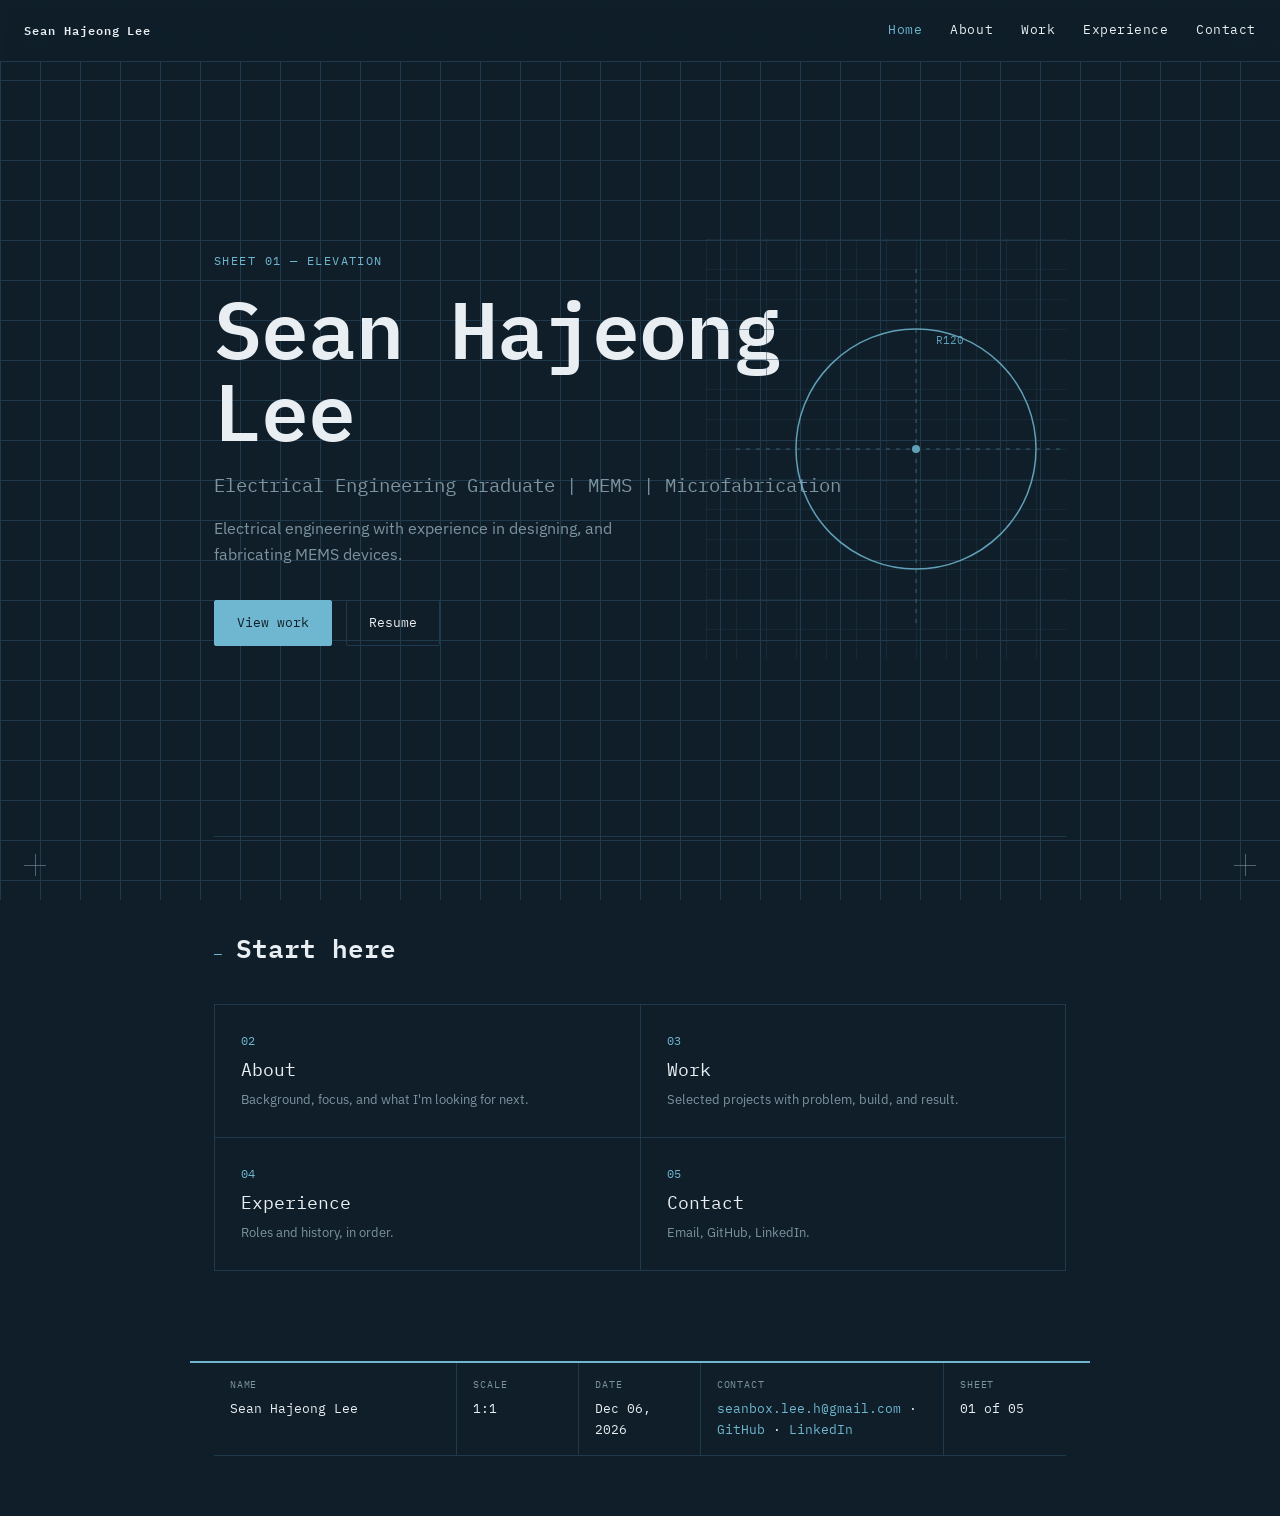
==== index.html @ e9d497a9 "Update index.html" ====
<!DOCTYPE html>
<html lang="en">
<head>
<meta charset="UTF-8">
<meta name="viewport" content="width=device-width, initial-scale=1.0">
<title>Sean Hajeong Lee — Electrical Engineering Graduate</title>
<meta name="description" content="Sean Hajeong Lee — Electrical Engineering Graduate. Portfolio and selected work.">
<link rel="preconnect" href="https://fonts.googleapis.com">
<link rel="preconnect" href="https://fonts.gstatic.com" crossorigin>
<link href="https://fonts.googleapis.com/css2?family=IBM+Plex+Mono:wght@400;500;600&family=IBM+Plex+Sans:wght@400;500;600&display=swap" rel="stylesheet">
<link rel="stylesheet" href="style.css">
</head>
<body>

<div class="crosshair crosshair--tl" aria-hidden="true"></div>
<div class="crosshair crosshair--tr" aria-hidden="true"></div>
<div class="crosshair crosshair--bl" aria-hidden="true"></div>
<div class="crosshair crosshair--br" aria-hidden="true"></div>

<header class="topbar">
  <a class="topbar__mark" href="index.html">Sean Hajeong Lee</a>
  <nav class="topbar__nav">
    <a href="index.html" aria-current="page">Home</a>
    <a href="about.html">About</a>
    <a href="projects.html">Work</a>
    <a href="experience.html">Experience</a>
    <a href="contact.html">Contact</a>
  </nav>
</header>

<main>

  <section class="hero" id="top">
    <div class="hero__eyebrow">SHEET 01 — ELEVATION</div>
    <h1 class="hero__name">Sean Hajeong Lee</h1>
    <p class="hero__role">Electrical Engineering Graduate | MEMS | Microfabrication </p>
    <p class="hero__pitch">
      Electrical engineering with experience in designing, and fabricating MEMS devices.
    </p>
    <div class="hero__actions">
      <a class="btn btn--primary" href="projects.html">View work</a>
      <a class="btn btn--ghost" href="[link to resume.pdf]" target="_blank" rel="noopener">Resume</a>
    </div>

    <svg class="hero__schematic" viewBox="0 0 420 420" aria-hidden="true">
      <defs>
        <pattern id="grid" width="30" height="30" patternUnits="userSpaceOnUse">
          <path d="M 30 0 L 0 0 0 30" fill="none" stroke="var(--line)" stroke-width="1"/>
        </pattern>
      </defs>
      <rect width="420" height="420" fill="url(#grid)"/>
      <circle cx="210" cy="210" r="120" fill="none" stroke="var(--accent)" stroke-width="1.5"/>
      <circle cx="210" cy="210" r="4" fill="var(--accent)"/>
      <line x1="210" y1="30" x2="210" y2="390" stroke="var(--accent)" stroke-width="1" stroke-dasharray="4 6" opacity="0.5"/>
      <line x1="30" y1="210" x2="390" y2="210" stroke="var(--accent)" stroke-width="1" stroke-dasharray="4 6" opacity="0.5"/>
      <text x="230" y="105" fill="var(--accent)" font-family="IBM Plex Mono, monospace" font-size="11">R120</text>
    </svg>
  </section>

  <section class="section is-visible">
    <div class="section__head">
      <span class="section__num">—</span>
      <h2>Start here</h2>
    </div>
    <div class="quicklinks">
      <a class="quicklink" href="about.html">
        <span class="quicklink__num">02</span>
        <span class="quicklink__label">About</span>
        <span class="quicklink__desc">Background, focus, and what I'm looking for next.</span>
      </a>
      <a class="quicklink" href="projects.html">
        <span class="quicklink__num">03</span>
        <span class="quicklink__label">Work</span>
        <span class="quicklink__desc">Selected projects with problem, build, and result.</span>
      </a>
      <a class="quicklink" href="experience.html">
        <span class="quicklink__num">04</span>
        <span class="quicklink__label">Experience</span>
        <span class="quicklink__desc">Roles and history, in order.</span>
      </a>
      <a class="quicklink" href="contact.html">
        <span class="quicklink__num">05</span>
        <span class="quicklink__label">Contact</span>
        <span class="quicklink__desc">Email, GitHub, LinkedIn.</span>
      </a>
    </div>
  </section>

</main>

<footer class="titleblock" id="contact">
  <div class="titleblock__cell titleblock__cell--wide">
    <span class="titleblock__label">Name</span>
    <span class="titleblock__value">Sean Hajeong Lee</span>
  </div>
  <div class="titleblock__cell">
    <span class="titleblock__label">Scale</span>
    <span class="titleblock__value">1:1</span>
  </div>
  <div class="titleblock__cell">
    <span class="titleblock__label">Date</span>
    <span class="titleblock__value" id="today">—</span>
  </div>
  <div class="titleblock__cell titleblock__cell--wide">
    <span class="titleblock__label">Contact</span>
    <span class="titleblock__value">
      <a href="mailto:seanbox.lee.h@gmail.com">seanbox.lee.h@gmail.com</a> ·
      <a href="[github link]" target="_blank" rel="noopener">GitHub</a> ·
      <a href="[linkedin link]" target="_blank" rel="noopener">LinkedIn</a>
    </span>
  </div>
  <div class="titleblock__cell">
    <span class="titleblock__label">Sheet</span>
    <span class="titleblock__value">01 of 05</span>
  </div>
</footer>

<script src="script.js"></script>
</body>
</html>
---- style.css ----
/* ===================================================================
   DESIGN TOKENS — "Technical drawing" concept.
   Change these six values to re-skin the whole site.
   =================================================================== */
:root {
  --ink:        #0F1E28;   /* page background */
  --panel:      #14293A;   /* raised surfaces */
  --line:       #1E3A4C;   /* grid lines, hairlines, borders */
  --text:       #E9EEF2;   /* primary text */
  --text-mute:  #7C93A0;   /* secondary text */
  --accent:     #6FB7D1;   /* blueprint cyan — links, marks, highlights */
  --accent-warm:#E0A458;   /* sparing second accent — tags, small emphasis */

  --font-mono: 'IBM Plex Mono', 'SF Mono', Consolas, monospace;
  --font-sans: 'IBM Plex Sans', -apple-system, BlinkMacSystemFont, sans-serif;

  --edge: 24px; /* page margin, mirrors a drawing's border gutter */
}

* { box-sizing: border-box; }

html { scroll-behavior: smooth; }

@media (prefers-reduced-motion: reduce) {
  html { scroll-behavior: auto; }
  * { animation: none !important; transition: none !important; }
}

body {
  margin: 0;
  background: var(--ink);
  background-image:
    linear-gradient(var(--line) 1px, transparent 1px),
    linear-gradient(90deg, var(--line) 1px, transparent 1px);
  background-size: 40px 40px;
  background-attachment: fixed;
  color: var(--text);
  font-family: var(--font-sans);
  line-height: 1.6;
}

a { color: var(--accent); text-decoration: none; }
a:hover { text-decoration: underline; }
a:focus-visible, button:focus-visible {
  outline: 2px solid var(--accent);
  outline-offset: 3px;
}

h1, h2, h3 { font-family: var(--font-mono); font-weight: 600; margin: 0; }

/* ---------- corner crosshairs (signature detail) ---------- */
.crosshair {
  position: fixed;
  width: 22px;
  height: 22px;
  z-index: 5;
  pointer-events: none;
}
.crosshair::before, .crosshair::after {
  content: "";
  position: absolute;
  background: var(--text-mute);
  opacity: 0.6;
}
.crosshair::before { width: 100%; height: 1px; top: 50%; }
.crosshair::after { width: 1px; height: 100%; left: 50%; }
.crosshair--tl { top: var(--edge); left: var(--edge); }
.crosshair--tr { top: var(--edge); right: var(--edge); }
.crosshair--bl { bottom: var(--edge); left: var(--edge); }
.crosshair--br { bottom: var(--edge); right: var(--edge); }

/* ---------- topbar ---------- */
.topbar {
  position: sticky;
  top: 0;
  z-index: 10;
  display: flex;
  justify-content: space-between;
  align-items: center;
  padding: 20px var(--edge);
  background: rgba(15, 30, 40, 0.85);
  backdrop-filter: blur(6px);
  border-bottom: 1px solid var(--line);
}
.topbar__mark {
  font-family: var(--font-mono);
  font-size: 12px;
  letter-spacing: 0.08em;
  color: var(--text-mute);
}
.topbar__nav { display: flex; gap: 28px; }
.topbar__nav a {
  color: var(--text);
  font-family: var(--font-mono);
  font-size: 13px;
  letter-spacing: 0.04em;
}
.topbar__nav a:hover { color: var(--accent); text-decoration: none; }
.topbar__nav a[aria-current="page"] { color: var(--accent); }
.topbar__mark { color: var(--text); font-weight: 600; }
.topbar__mark:hover { color: var(--accent); text-decoration: none; }

main { max-width: 900px; margin: 0 auto; padding: 0 var(--edge); }

/* ---------- hero ---------- */
.hero {
  position: relative;
  min-height: 86vh;
  display: flex;
  flex-direction: column;
  justify-content: center;
  padding: 60px 0;
  overflow: hidden;
}
.hero__eyebrow {
  font-family: var(--font-mono);
  font-size: 12px;
  letter-spacing: 0.12em;
  color: var(--accent);
  margin-bottom: 18px;
}
.hero__name {
  font-size: clamp(2.6rem, 7vw, 5rem);
  line-height: 1.02;
  letter-spacing: -0.01em;
  max-width: 14ch;
}
.hero__role {
  font-family: var(--font-mono);
  color: var(--text-mute);
  font-size: clamp(1rem, 2vw, 1.2rem);
  margin: 18px 0 0;
}
.hero__pitch {
  max-width: 46ch;
  color: var(--text-mute);
  margin: 16px 0 32px;
}
.hero__actions { display: flex; gap: 14px; }

.btn {
  font-family: var(--font-mono);
  font-size: 13px;
  padding: 12px 22px;
  border: 1px solid var(--line);
  border-radius: 2px;
  transition: border-color 0.15s ease, background 0.15s ease;
}
.btn--primary { background: var(--accent); color: var(--ink); border-color: var(--accent); }
.btn--primary:hover { background: transparent; color: var(--accent); text-decoration: none; }
.btn--ghost { color: var(--text); }
.btn--ghost:hover { border-color: var(--accent); color: var(--accent); text-decoration: none; }

.hero__schematic {
  position: absolute;
  right: -60px;
  top: 50%;
  transform: translateY(-50%);
  width: min(46vw, 420px);
  height: auto;
  opacity: 0.85;
}
@media (max-width: 820px) {
  .hero__schematic { display: none; }
}

/* ---------- interior page header (non-home pages) ---------- */
.page-head {
  padding: 70px 0 40px;
  border-bottom: 1px solid var(--line);
}
.page-head__title {
  font-size: clamp(2rem, 5vw, 3rem);
  margin-top: 14px;
}

/* ---------- homepage quicklinks ---------- */
.quicklinks {
  display: grid;
  grid-template-columns: repeat(2, 1fr);
  gap: 1px;
  background: var(--line);
  border: 1px solid var(--line);
}
.quicklink {
  background: var(--ink);
  padding: 26px;
  display: flex;
  flex-direction: column;
  gap: 6px;
  color: var(--text);
  transition: background 0.15s ease;
}
.quicklink:hover { background: var(--panel); text-decoration: none; }
.quicklink__num { font-family: var(--font-mono); font-size: 12px; color: var(--accent); }
.quicklink__label { font-family: var(--font-mono); font-size: 1.1rem; }
.quicklink__desc { font-size: 13px; color: var(--text-mute); }
@media (max-width: 700px) {
  .quicklinks { grid-template-columns: 1fr; }
}

/* ---------- sections ---------- */
.section {
  padding: 90px 0;
  border-top: 1px solid var(--line);
  opacity: 0;
  transform: translateY(16px);
  transition: opacity 0.5s ease, transform 0.5s ease;
}
.section.is-visible { opacity: 1; transform: none; }

.section__head {
  display: flex;
  align-items: baseline;
  gap: 14px;
  margin-bottom: 36px;
}
.section__num {
  font-family: var(--font-mono);
  color: var(--accent);
  font-size: 13px;
}
.section h2 { font-size: 1.6rem; }

/* ---------- about ---------- */
.about__grid {
  display: grid;
  grid-template-columns: 1.4fr 1fr;
  gap: 48px;
}
.about__body { color: var(--text-mute); margin: 0; }
.specs { margin: 0; }
.specs__row {
  display: flex;
  justify-content: space-between;
  padding: 10px 0;
  border-bottom: 1px solid var(--line);
  font-family: var(--font-mono);
  font-size: 13px;
}
.specs__row dt { color: var(--text-mute); }
.specs__row dd { margin: 0; }
@media (max-width: 700px) {
  .about__grid { grid-template-columns: 1fr; }
}

/* ---------- stack ---------- */
.stack {
  display: grid;
  grid-template-columns: repeat(3, 1fr);
  gap: 32px;
}
.stack__group h3 {
  font-size: 13px;
  color: var(--accent);
  letter-spacing: 0.06em;
  margin-bottom: 14px;
}
.stack__group ul { list-style: none; margin: 0; padding: 0; }
.stack__group li {
  padding: 8px 0;
  border-bottom: 1px solid var(--line);
  font-size: 14px;
  color: var(--text-mute);
}
@media (max-width: 700px) {
  .stack { grid-template-columns: 1fr; }
}

/* ---------- projects ---------- */
.project {
  display: grid;
  grid-template-columns: 70px 1fr auto;
  gap: 24px;
  align-items: start;
  padding: 28px 0;
  border-bottom: 1px solid var(--line);
}
.project:first-of-type { border-top: 1px solid var(--line); }
.project__index {
  font-family: var(--font-mono);
  color: var(--text-mute);
  font-size: 13px;
  padding-top: 4px;
}
.project__body h3 { font-size: 1.1rem; margin-bottom: 8px; }
.project__body p { color: var(--text-mute); margin: 0 0 12px; max-width: 60ch; }
.project__tags { display: flex; gap: 8px; list-style: none; margin: 0; padding: 0; flex-wrap: wrap; }
.project__tags li {
  font-family: var(--font-mono);
  font-size: 11px;
  color: var(--accent-warm);
  border: 1px solid var(--line);
  padding: 3px 8px;
  border-radius: 2px;
}
.project__links {
  display: flex;
  flex-direction: column;
  gap: 6px;
  font-family: var(--font-mono);
  font-size: 13px;
  white-space: nowrap;
}
@media (max-width: 700px) {
  .project { grid-template-columns: 1fr; }
  .project__links { flex-direction: row; }
}

/* ---------- revision history table ---------- */
.revtable {
  width: 100%;
  border-collapse: collapse;
  font-family: var(--font-mono);
  font-size: 13px;
}
.revtable th, .revtable td {
  text-align: left;
  padding: 12px 10px;
  border-bottom: 1px solid var(--line);
}
.revtable th {
  color: var(--text-mute);
  font-weight: 500;
  letter-spacing: 0.04em;
  font-size: 11px;
}

/* ---------- title block (footer/contact) ---------- */
.titleblock {
  display: grid;
  grid-template-columns: 2fr 1fr 1fr 2fr 1fr;
  border-top: 2px solid var(--accent);
  max-width: 900px;
  margin: 0 auto;
  padding: 0 var(--edge) 60px;
}
.titleblock__cell {
  border-right: 1px solid var(--line);
  border-bottom: 1px solid var(--line);
  padding: 14px 16px;
  display: flex;
  flex-direction: column;
  gap: 6px;
}
.titleblock__cell:last-child { border-right: none; }
.titleblock__label {
  font-family: var(--font-mono);
  font-size: 10px;
  letter-spacing: 0.08em;
  color: var(--text-mute);
  text-transform: uppercase;
}
.titleblock__value { font-family: var(--font-mono); font-size: 13px; }
@media (max-width: 760px) {
  .titleblock { grid-template-columns: 1fr 1fr; }
}
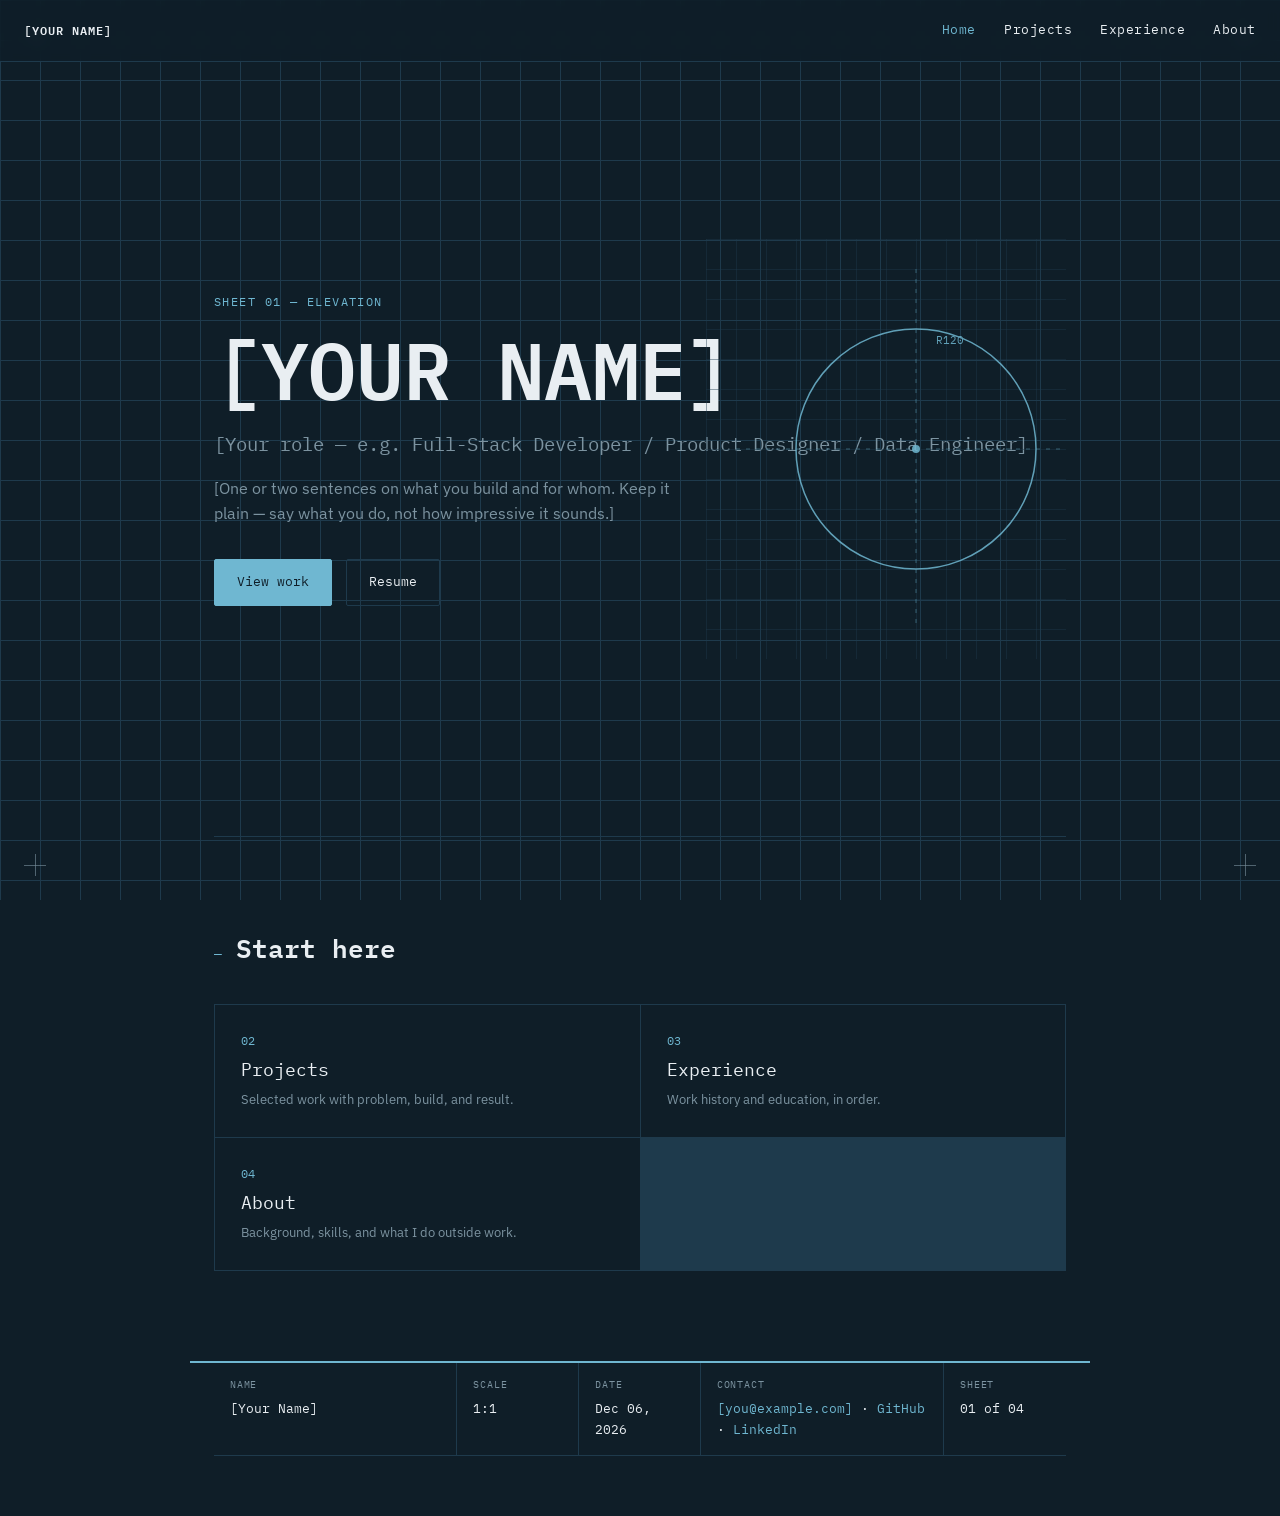
==== commit 4d4c1bc8: "Add files via upload" ====
--- a/index.html
+++ b/index.html
@@ -3,8 +3,8 @@
 <head>
 <meta charset="UTF-8">
 <meta name="viewport" content="width=device-width, initial-scale=1.0">
-<title>Sean Hajeong Lee — Electrical Engineering Graduate</title>
-<meta name="description" content="Sean Hajeong Lee — Electrical Engineering Graduate. Portfolio and selected work.">
+<title>[Your Name] — [Your Role]</title>
+<meta name="description" content="[Your Name] — [Your Role]. Portfolio and selected work.">
 <link rel="preconnect" href="https://fonts.googleapis.com">
 <link rel="preconnect" href="https://fonts.gstatic.com" crossorigin>
 <link href="https://fonts.googleapis.com/css2?family=IBM+Plex+Mono:wght@400;500;600&family=IBM+Plex+Sans:wght@400;500;600&display=swap" rel="stylesheet">
@@ -18,13 +18,12 @@
 <div class="crosshair crosshair--br" aria-hidden="true"></div>
 
 <header class="topbar">
-  <a class="topbar__mark" href="index.html">Sean Hajeong Lee</a>
+  <a class="topbar__mark" href="index.html">[YOUR NAME]</a>
   <nav class="topbar__nav">
     <a href="index.html" aria-current="page">Home</a>
+    <a href="projects.html">Projects</a>
+    <a href="experience.html">Experience</a>
     <a href="about.html">About</a>
-    <a href="projects.html">Work</a>
-    <a href="experience.html">Experience</a>
-    <a href="contact.html">Contact</a>
   </nav>
 </header>
 
@@ -32,10 +31,11 @@
 
   <section class="hero" id="top">
     <div class="hero__eyebrow">SHEET 01 — ELEVATION</div>
-    <h1 class="hero__name">Sean Hajeong Lee</h1>
-    <p class="hero__role">Electrical Engineering Graduate | MEMS | Microfabrication </p>
+    <h1 class="hero__name">[YOUR NAME]</h1>
+    <p class="hero__role">[Your role — e.g. Full-Stack Developer / Product Designer / Data Engineer]</p>
     <p class="hero__pitch">
-      Electrical engineering with experience in designing, and fabricating MEMS devices.
+      [One or two sentences on what you build and for whom. Keep it plain —
+      say what you do, not how impressive it sounds.]
     </p>
     <div class="hero__actions">
       <a class="btn btn--primary" href="projects.html">View work</a>
@@ -63,25 +63,20 @@
       <h2>Start here</h2>
     </div>
     <div class="quicklinks">
-      <a class="quicklink" href="about.html">
+      <a class="quicklink" href="projects.html">
         <span class="quicklink__num">02</span>
-        <span class="quicklink__label">About</span>
-        <span class="quicklink__desc">Background, focus, and what I'm looking for next.</span>
-      </a>
-      <a class="quicklink" href="projects.html">
-        <span class="quicklink__num">03</span>
-        <span class="quicklink__label">Work</span>
-        <span class="quicklink__desc">Selected projects with problem, build, and result.</span>
+        <span class="quicklink__label">Projects</span>
+        <span class="quicklink__desc">Selected work with problem, build, and result.</span>
       </a>
       <a class="quicklink" href="experience.html">
+        <span class="quicklink__num">03</span>
+        <span class="quicklink__label">Experience</span>
+        <span class="quicklink__desc">Work history and education, in order.</span>
+      </a>
+      <a class="quicklink" href="about.html">
         <span class="quicklink__num">04</span>
-        <span class="quicklink__label">Experience</span>
-        <span class="quicklink__desc">Roles and history, in order.</span>
-      </a>
-      <a class="quicklink" href="contact.html">
-        <span class="quicklink__num">05</span>
-        <span class="quicklink__label">Contact</span>
-        <span class="quicklink__desc">Email, GitHub, LinkedIn.</span>
+        <span class="quicklink__label">About</span>
+        <span class="quicklink__desc">Background, skills, and what I do outside work.</span>
       </a>
     </div>
   </section>
@@ -91,7 +86,7 @@
 <footer class="titleblock" id="contact">
   <div class="titleblock__cell titleblock__cell--wide">
     <span class="titleblock__label">Name</span>
-    <span class="titleblock__value">Sean Hajeong Lee</span>
+    <span class="titleblock__value">[Your Name]</span>
   </div>
   <div class="titleblock__cell">
     <span class="titleblock__label">Scale</span>
@@ -104,14 +99,14 @@
   <div class="titleblock__cell titleblock__cell--wide">
     <span class="titleblock__label">Contact</span>
     <span class="titleblock__value">
-      <a href="mailto:seanbox.lee.h@gmail.com">seanbox.lee.h@gmail.com</a> ·
+      <a href="mailto:[you@example.com]">[you@example.com]</a> ·
       <a href="[github link]" target="_blank" rel="noopener">GitHub</a> ·
       <a href="[linkedin link]" target="_blank" rel="noopener">LinkedIn</a>
     </span>
   </div>
   <div class="titleblock__cell">
     <span class="titleblock__label">Sheet</span>
-    <span class="titleblock__value">01 of 05</span>
+    <span class="titleblock__value">01 of 04</span>
   </div>
 </footer>
 
--- a/style.css
+++ b/style.css
@@ -267,6 +267,22 @@
   .stack { grid-template-columns: 1fr; }
 }
 
+/* ---------- hobbies (about page) ---------- */
+.hobbies {
+  display: grid;
+  grid-template-columns: repeat(3, 1fr);
+  gap: 28px;
+}
+.hobby h3 {
+  font-size: 1rem;
+  color: var(--accent);
+  margin-bottom: 8px;
+}
+.hobby p { color: var(--text-mute); margin: 0; font-size: 14px; }
+@media (max-width: 700px) {
+  .hobbies { grid-template-columns: 1fr; }
+}
+
 /* ---------- projects ---------- */
 .project {
   display: grid;
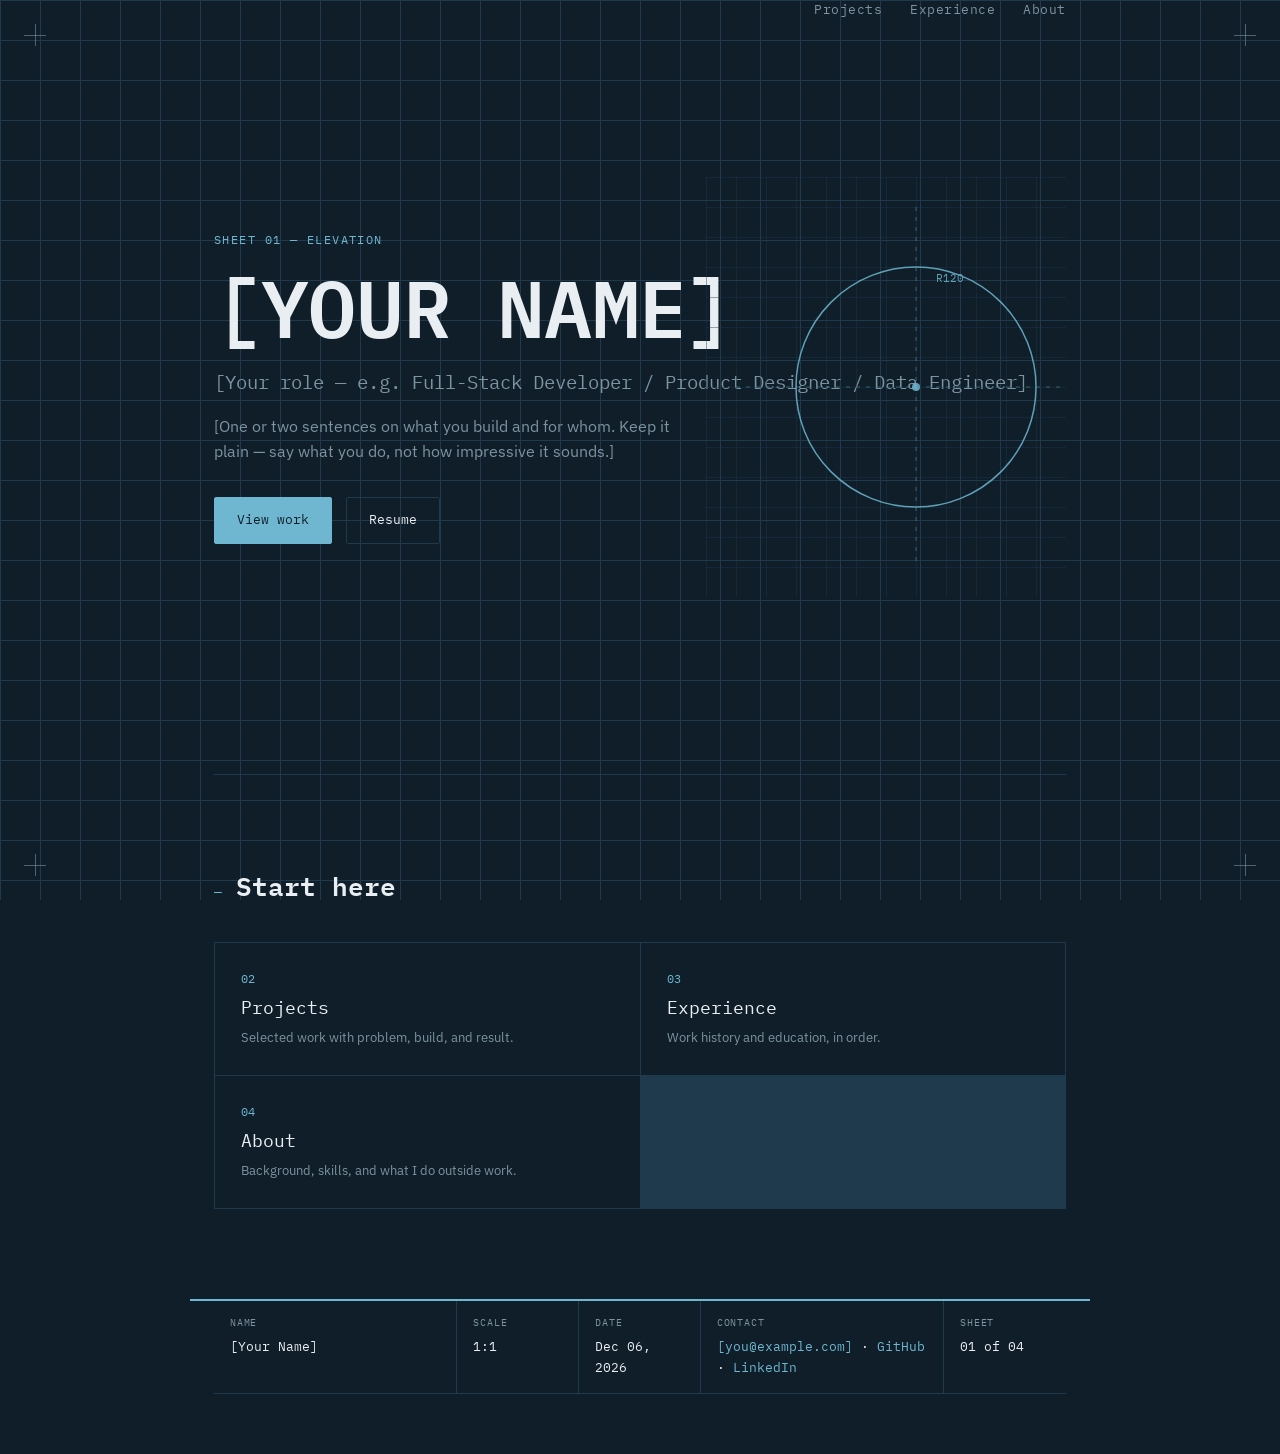
==== commit ffe3f58d: "Add files via upload" ====
--- a/index.html
+++ b/index.html
@@ -17,29 +17,27 @@
 <div class="crosshair crosshair--bl" aria-hidden="true"></div>
 <div class="crosshair crosshair--br" aria-hidden="true"></div>
 
-<header class="topbar">
-  <a class="topbar__mark" href="index.html">[YOUR NAME]</a>
-  <nav class="topbar__nav">
-    <a href="index.html" aria-current="page">Home</a>
-    <a href="projects.html">Projects</a>
-    <a href="experience.html">Experience</a>
-    <a href="about.html">About</a>
-  </nav>
-</header>
-
 <main>
 
   <section class="hero" id="top">
-    <div class="hero__eyebrow">SHEET 01 — ELEVATION</div>
-    <h1 class="hero__name">[YOUR NAME]</h1>
-    <p class="hero__role">[Your role — e.g. Full-Stack Developer / Product Designer / Data Engineer]</p>
-    <p class="hero__pitch">
-      [One or two sentences on what you build and for whom. Keep it plain —
-      say what you do, not how impressive it sounds.]
-    </p>
-    <div class="hero__actions">
-      <a class="btn btn--primary" href="projects.html">View work</a>
-      <a class="btn btn--ghost" href="[link to resume.pdf]" target="_blank" rel="noopener">Resume</a>
+    <nav class="hero__links">
+      <a href="projects.html">Projects</a>
+      <a href="experience.html">Experience</a>
+      <a href="about.html">About</a>
+    </nav>
+
+    <div class="hero__content">
+      <div class="hero__eyebrow">SHEET 01 — ELEVATION</div>
+      <h1 class="hero__name">[YOUR NAME]</h1>
+      <p class="hero__role">[Your role — e.g. Full-Stack Developer / Product Designer / Data Engineer]</p>
+      <p class="hero__pitch">
+        [One or two sentences on what you build and for whom. Keep it plain —
+        say what you do, not how impressive it sounds.]
+      </p>
+      <div class="hero__actions">
+        <a class="btn btn--primary" href="projects.html">View work</a>
+        <a class="btn btn--ghost" href="[link to resume.pdf]" target="_blank" rel="noopener">Resume</a>
+      </div>
     </div>
 
     <svg class="hero__schematic" viewBox="0 0 420 420" aria-hidden="true">
--- a/style.css
+++ b/style.css
@@ -112,6 +112,23 @@
   padding: 60px 0;
   overflow: hidden;
 }
+.hero__links {
+  position: absolute;
+  top: 0;
+  right: 0;
+  display: flex;
+  gap: 28px;
+}
+.hero__links a {
+  font-family: var(--font-mono);
+  font-size: 13px;
+  letter-spacing: 0.04em;
+  color: var(--text-mute);
+}
+.hero__links a:hover { color: var(--accent); text-decoration: none; }
+.hero__content {
+  text-align: left;
+}
 .hero__eyebrow {
   font-family: var(--font-mono);
   font-size: 12px;
@@ -162,6 +179,12 @@
 }
 @media (max-width: 820px) {
   .hero__schematic { display: none; }
+  .hero__links {
+    position: static;
+    order: -1;
+    margin-bottom: 28px;
+    gap: 20px;
+  }
 }
 
 /* ---------- interior page header (non-home pages) ---------- */
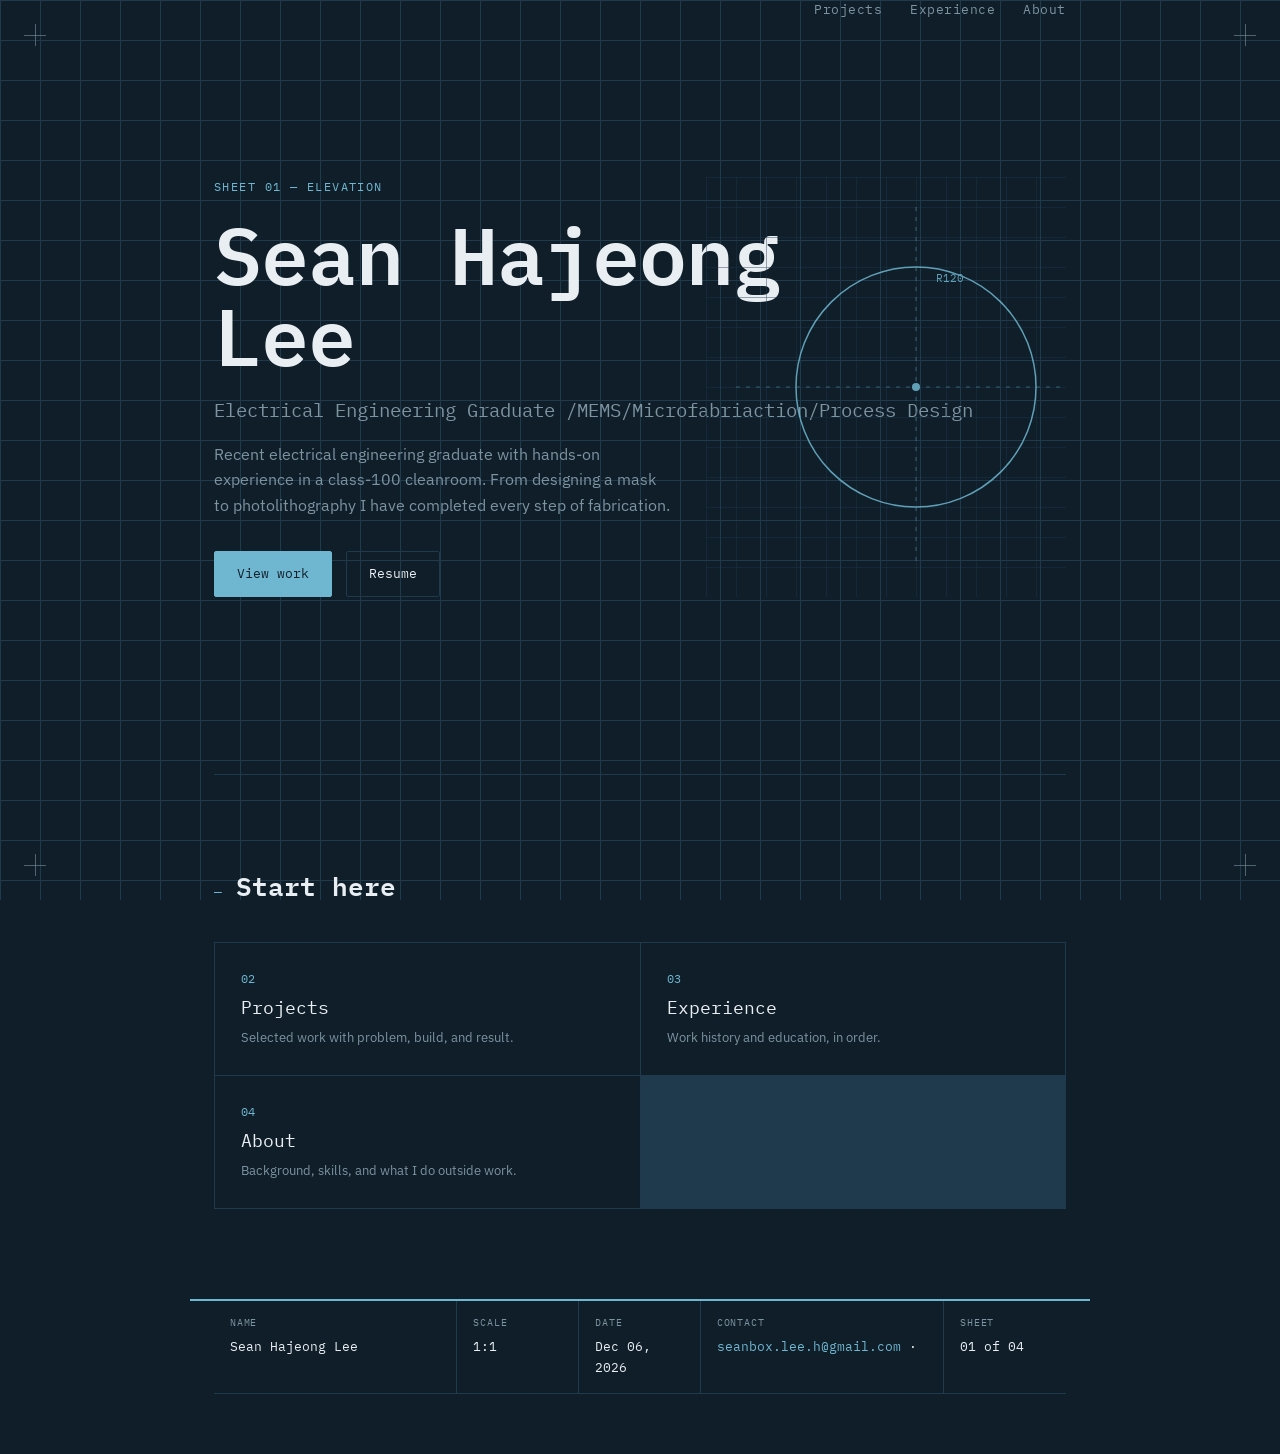
==== commit e1b654d1: "Update index.html" ====
--- a/index.html
+++ b/index.html
@@ -3,8 +3,8 @@
 <head>
 <meta charset="UTF-8">
 <meta name="viewport" content="width=device-width, initial-scale=1.0">
-<title>[Your Name] — [Your Role]</title>
-<meta name="description" content="[Your Name] — [Your Role]. Portfolio and selected work.">
+<title>Sean Hajeong Lee — Electrical Engineering Graduate</title>
+<meta name="description" content="Sean Hajeong Lee — Electrical Engineering Graduate. Portfolio and selected work.">
 <link rel="preconnect" href="https://fonts.googleapis.com">
 <link rel="preconnect" href="https://fonts.gstatic.com" crossorigin>
 <link href="https://fonts.googleapis.com/css2?family=IBM+Plex+Mono:wght@400;500;600&family=IBM+Plex+Sans:wght@400;500;600&display=swap" rel="stylesheet">
@@ -28,11 +28,10 @@
 
     <div class="hero__content">
       <div class="hero__eyebrow">SHEET 01 — ELEVATION</div>
-      <h1 class="hero__name">[YOUR NAME]</h1>
-      <p class="hero__role">[Your role — e.g. Full-Stack Developer / Product Designer / Data Engineer]</p>
+      <h1 class="hero__name">Sean Hajeong Lee</h1>
+      <p class="hero__role"> Electrical Engineering Graduate /MEMS/Microfabriaction/Process Design</p>
       <p class="hero__pitch">
-        [One or two sentences on what you build and for whom. Keep it plain —
-        say what you do, not how impressive it sounds.]
+       Recent electrical engineering graduate with hands-on experience in a class-100 cleanroom. From designing a mask to photolithography I have completed every step of fabrication. 
       </p>
       <div class="hero__actions">
         <a class="btn btn--primary" href="projects.html">View work</a>
@@ -84,7 +83,7 @@
 <footer class="titleblock" id="contact">
   <div class="titleblock__cell titleblock__cell--wide">
     <span class="titleblock__label">Name</span>
-    <span class="titleblock__value">[Your Name]</span>
+    <span class="titleblock__value">Sean Hajeong Lee</span>
   </div>
   <div class="titleblock__cell">
     <span class="titleblock__label">Scale</span>
@@ -97,9 +96,7 @@
   <div class="titleblock__cell titleblock__cell--wide">
     <span class="titleblock__label">Contact</span>
     <span class="titleblock__value">
-      <a href="mailto:[you@example.com]">[you@example.com]</a> ·
-      <a href="[github link]" target="_blank" rel="noopener">GitHub</a> ·
-      <a href="[linkedin link]" target="_blank" rel="noopener">LinkedIn</a>
+      <a href="mailto:seanbox.lee.h@gmail.com">seanbox.lee.h@gmail.com</a> ·
     </span>
   </div>
   <div class="titleblock__cell">
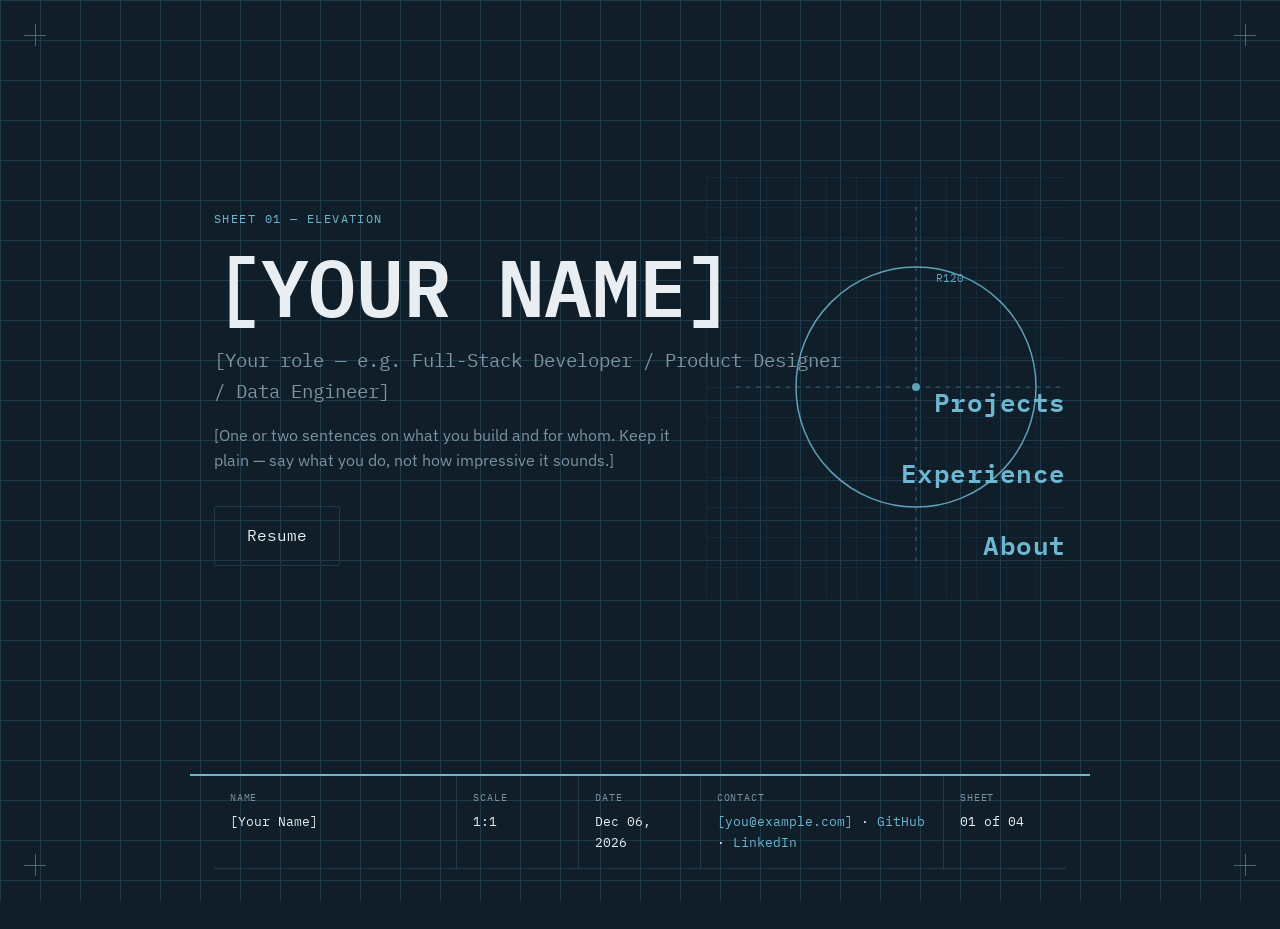
==== commit 7c810d87: "Add files via upload" ====
--- a/index.html
+++ b/index.html
@@ -3,8 +3,8 @@
 <head>
 <meta charset="UTF-8">
 <meta name="viewport" content="width=device-width, initial-scale=1.0">
-<title>Sean Hajeong Lee — Electrical Engineering Graduate</title>
-<meta name="description" content="Sean Hajeong Lee — Electrical Engineering Graduate. Portfolio and selected work.">
+<title>[Your Name] — [Your Role]</title>
+<meta name="description" content="[Your Name] — [Your Role]. Portfolio and selected work.">
 <link rel="preconnect" href="https://fonts.googleapis.com">
 <link rel="preconnect" href="https://fonts.gstatic.com" crossorigin>
 <link href="https://fonts.googleapis.com/css2?family=IBM+Plex+Mono:wght@400;500;600&family=IBM+Plex+Sans:wght@400;500;600&display=swap" rel="stylesheet">
@@ -20,23 +20,25 @@
 <main>
 
   <section class="hero" id="top">
-    <nav class="hero__links">
-      <a href="projects.html">Projects</a>
-      <a href="experience.html">Experience</a>
-      <a href="about.html">About</a>
-    </nav>
+    <div class="hero__row">
+      <div class="hero__content">
+        <div class="hero__eyebrow">SHEET 01 — ELEVATION</div>
+        <h1 class="hero__name">[YOUR NAME]</h1>
+        <p class="hero__role">[Your role — e.g. Full-Stack Developer / Product Designer / Data Engineer]</p>
+        <p class="hero__pitch">
+          [One or two sentences on what you build and for whom. Keep it plain —
+          say what you do, not how impressive it sounds.]
+        </p>
+        <div class="hero__actions">
+          <a class="btn btn--ghost" href="[link to resume.pdf]" target="_blank" rel="noopener">Resume</a>
+        </div>
+      </div>
 
-    <div class="hero__content">
-      <div class="hero__eyebrow">SHEET 01 — ELEVATION</div>
-      <h1 class="hero__name">Sean Hajeong Lee</h1>
-      <p class="hero__role"> Electrical Engineering Graduate /MEMS/Microfabriaction/Process Design</p>
-      <p class="hero__pitch">
-       Recent electrical engineering graduate with hands-on experience in a class-100 cleanroom. From designing a mask to photolithography I have completed every step of fabrication. 
-      </p>
-      <div class="hero__actions">
-        <a class="btn btn--primary" href="projects.html">View work</a>
-        <a class="btn btn--ghost" href="[link to resume.pdf]" target="_blank" rel="noopener">Resume</a>
-      </div>
+      <nav class="hero__links">
+        <a href="projects.html">Projects</a>
+        <a href="experience.html">Experience</a>
+        <a href="about.html">About</a>
+      </nav>
     </div>
 
     <svg class="hero__schematic" viewBox="0 0 420 420" aria-hidden="true">
@@ -54,36 +56,13 @@
     </svg>
   </section>
 
-  <section class="section is-visible">
-    <div class="section__head">
-      <span class="section__num">—</span>
-      <h2>Start here</h2>
-    </div>
-    <div class="quicklinks">
-      <a class="quicklink" href="projects.html">
-        <span class="quicklink__num">02</span>
-        <span class="quicklink__label">Projects</span>
-        <span class="quicklink__desc">Selected work with problem, build, and result.</span>
-      </a>
-      <a class="quicklink" href="experience.html">
-        <span class="quicklink__num">03</span>
-        <span class="quicklink__label">Experience</span>
-        <span class="quicklink__desc">Work history and education, in order.</span>
-      </a>
-      <a class="quicklink" href="about.html">
-        <span class="quicklink__num">04</span>
-        <span class="quicklink__label">About</span>
-        <span class="quicklink__desc">Background, skills, and what I do outside work.</span>
-      </a>
-    </div>
-  </section>
 
 </main>
 
 <footer class="titleblock" id="contact">
   <div class="titleblock__cell titleblock__cell--wide">
     <span class="titleblock__label">Name</span>
-    <span class="titleblock__value">Sean Hajeong Lee</span>
+    <span class="titleblock__value">[Your Name]</span>
   </div>
   <div class="titleblock__cell">
     <span class="titleblock__label">Scale</span>
@@ -96,7 +75,9 @@
   <div class="titleblock__cell titleblock__cell--wide">
     <span class="titleblock__label">Contact</span>
     <span class="titleblock__value">
-      <a href="mailto:seanbox.lee.h@gmail.com">seanbox.lee.h@gmail.com</a> ·
+      <a href="mailto:[you@example.com]">[you@example.com]</a> ·
+      <a href="[github link]" target="_blank" rel="noopener">GitHub</a> ·
+      <a href="[linkedin link]" target="_blank" rel="noopener">LinkedIn</a>
     </span>
   </div>
   <div class="titleblock__cell">
--- a/style.css
+++ b/style.css
@@ -112,20 +112,33 @@
   padding: 60px 0;
   overflow: hidden;
 }
+.hero__row {
+  position: relative;
+  z-index: 1;
+  display: flex;
+  justify-content: space-between;
+  align-items: flex-start;
+  gap: 40px;
+  width: 100%;
+}
 .hero__links {
-  position: absolute;
-  top: 0;
-  right: 0;
-  display: flex;
-  gap: 28px;
+  display: flex;
+  flex-direction: column;
+  align-items: flex-end;
+  align-self: flex-end;
+  gap: 30px;
+  padding-top: 4px;
+  flex-shrink: 0;
 }
 .hero__links a {
   font-family: var(--font-mono);
-  font-size: 13px;
-  letter-spacing: 0.04em;
-  color: var(--text-mute);
-}
-.hero__links a:hover { color: var(--accent); text-decoration: none; }
+  font-size: 26px;
+  font-weight: 600;
+  letter-spacing: 0.02em;
+  color: var(--accent);
+  white-space: nowrap;
+}
+.hero__links a:hover { color: var(--text); text-decoration: underline; }
 .hero__content {
   text-align: left;
 }
@@ -157,8 +170,8 @@
 
 .btn {
   font-family: var(--font-mono);
-  font-size: 13px;
-  padding: 12px 22px;
+  font-size: 16px;
+  padding: 16px 32px;
   border: 1px solid var(--line);
   border-radius: 2px;
   transition: border-color 0.15s ease, background 0.15s ease;
@@ -179,11 +192,15 @@
 }
 @media (max-width: 820px) {
   .hero__schematic { display: none; }
+  .hero__row {
+    flex-direction: column;
+    gap: 24px;
+  }
   .hero__links {
-    position: static;
-    order: -1;
-    margin-bottom: 28px;
+    flex-direction: row;
+    align-items: flex-start;
     gap: 20px;
+    padding-top: 0;
   }
 }
 
@@ -364,6 +381,38 @@
   letter-spacing: 0.04em;
   font-size: 11px;
 }
+.revtable__courses-row td {
+  padding-top: 0;
+  padding-bottom: 18px;
+}
+.courses__label {
+  display: block;
+  font-size: 10px;
+  letter-spacing: 0.08em;
+  text-transform: uppercase;
+  color: var(--text-mute);
+  margin-bottom: 8px;
+}
+.courses {
+  list-style: none;
+  margin: 0;
+  padding: 0;
+  display: flex;
+  flex-wrap: wrap;
+  gap: 8px 24px;
+}
+.courses li {
+  position: relative;
+  padding-left: 14px;
+  color: var(--text);
+  font-size: 13px;
+}
+.courses li::before {
+  content: "–";
+  position: absolute;
+  left: 0;
+  color: var(--accent);
+}
 
 /* ---------- title block (footer/contact) ---------- */
 .titleblock {
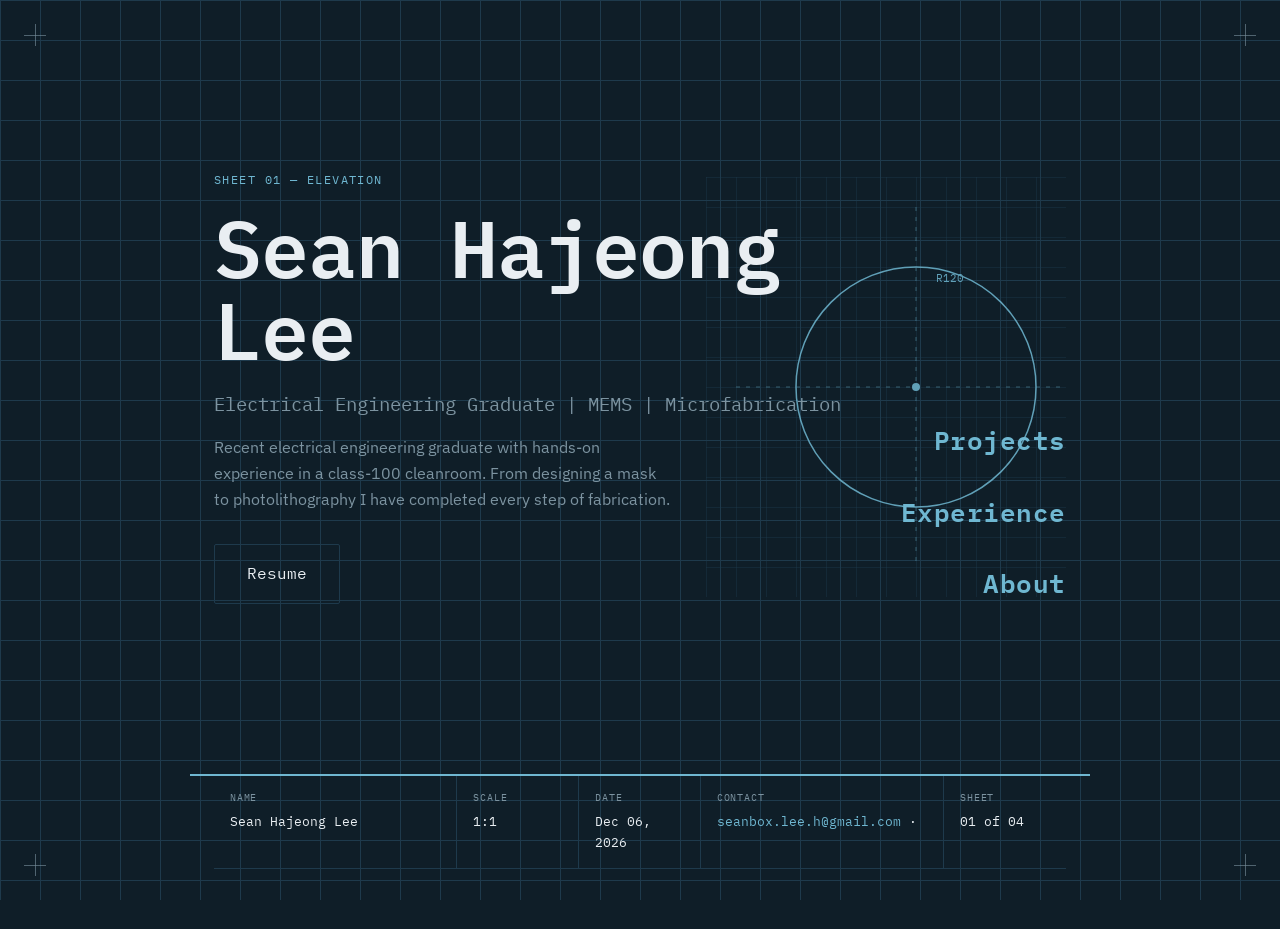
==== commit 3e600598: "Update index.html" ====
--- a/index.html
+++ b/index.html
@@ -3,8 +3,8 @@
 <head>
 <meta charset="UTF-8">
 <meta name="viewport" content="width=device-width, initial-scale=1.0">
-<title>[Your Name] — [Your Role]</title>
-<meta name="description" content="[Your Name] — [Your Role]. Portfolio and selected work.">
+<title>Sean Hajeong Lee - Electrical Engineering Graduate</title>
+<meta name="description" content="Sean Hajeong Lee - Electrical Engineering Graduate. Portfolio and selected work.">
 <link rel="preconnect" href="https://fonts.googleapis.com">
 <link rel="preconnect" href="https://fonts.gstatic.com" crossorigin>
 <link href="https://fonts.googleapis.com/css2?family=IBM+Plex+Mono:wght@400;500;600&family=IBM+Plex+Sans:wght@400;500;600&display=swap" rel="stylesheet">
@@ -23,14 +23,14 @@
     <div class="hero__row">
       <div class="hero__content">
         <div class="hero__eyebrow">SHEET 01 — ELEVATION</div>
-        <h1 class="hero__name">[YOUR NAME]</h1>
-        <p class="hero__role">[Your role — e.g. Full-Stack Developer / Product Designer / Data Engineer]</p>
+        <h1 class="hero__name">Sean Hajeong Lee</h1>
+        <p class="hero__role">Electrical Engineering Graduate | MEMS | Microfabrication</p>
         <p class="hero__pitch">
-          [One or two sentences on what you build and for whom. Keep it plain —
-          say what you do, not how impressive it sounds.]
+          Recent electrical engineering graduate with hands-on experience in a class-100 cleanroom. 
+          From designing a mask to photolithography I have completed every step of fabrication.
         </p>
         <div class="hero__actions">
-          <a class="btn btn--ghost" href="[link to resume.pdf]" target="_blank" rel="noopener">Resume</a>
+          <a class="btn btn--ghost" href="Sean_Lee_Resume.pdf" target="_blank" rel="noopener">Resume</a>
         </div>
       </div>
 
@@ -62,7 +62,7 @@
 <footer class="titleblock" id="contact">
   <div class="titleblock__cell titleblock__cell--wide">
     <span class="titleblock__label">Name</span>
-    <span class="titleblock__value">[Your Name]</span>
+    <span class="titleblock__value">Sean Hajeong Lee</span>
   </div>
   <div class="titleblock__cell">
     <span class="titleblock__label">Scale</span>
@@ -75,9 +75,8 @@
   <div class="titleblock__cell titleblock__cell--wide">
     <span class="titleblock__label">Contact</span>
     <span class="titleblock__value">
-      <a href="mailto:[you@example.com]">[you@example.com]</a> ·
-      <a href="[github link]" target="_blank" rel="noopener">GitHub</a> ·
-      <a href="[linkedin link]" target="_blank" rel="noopener">LinkedIn</a>
+      <a href="mailto:seanbox.lee.h@gmail.com">seanbox.lee.h@gmail.com</a> ·
+
     </span>
   </div>
   <div class="titleblock__cell">
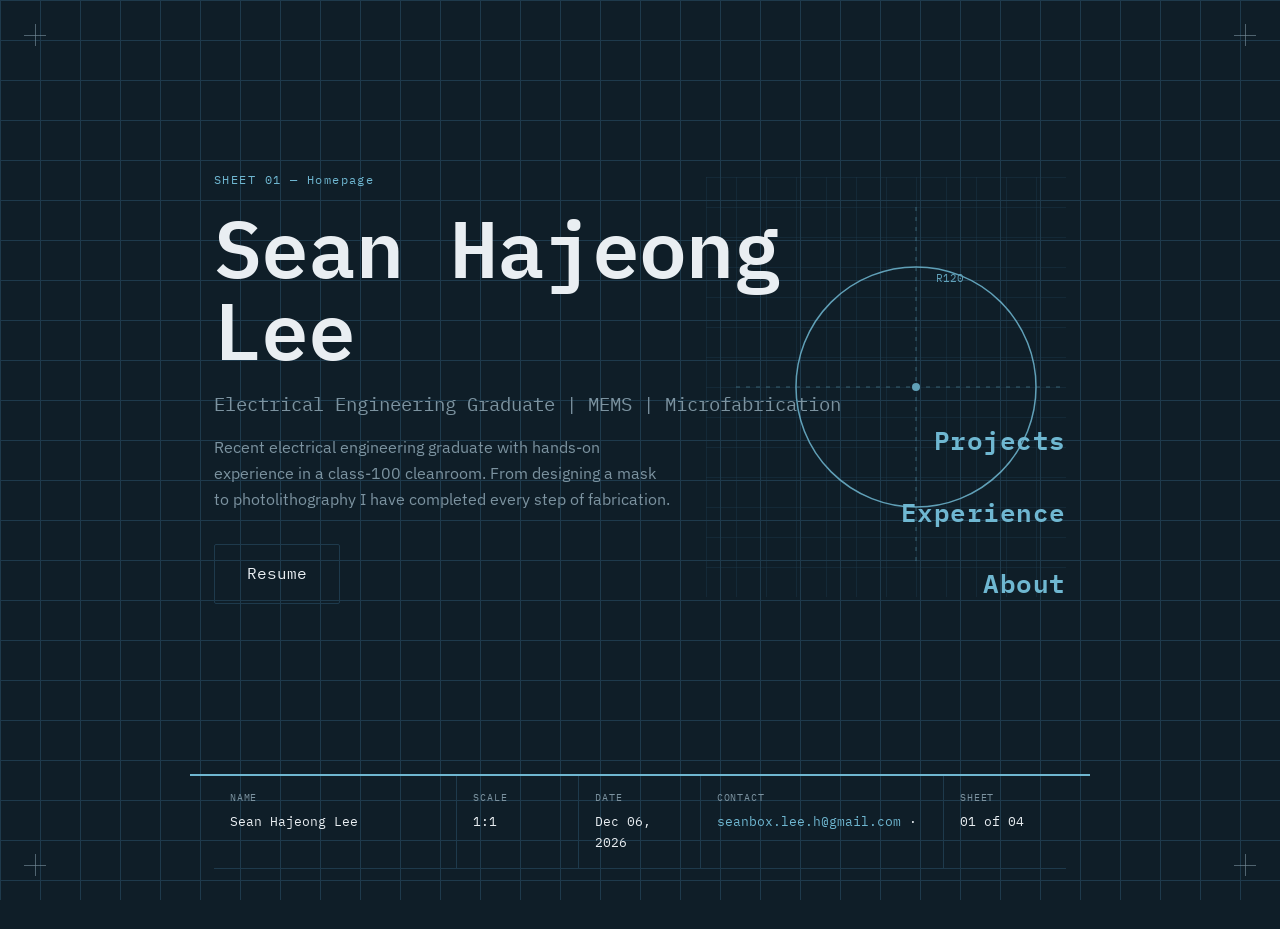
==== commit 2d23b0ae: "Update index.html" ====
--- a/index.html
+++ b/index.html
@@ -22,7 +22,7 @@
   <section class="hero" id="top">
     <div class="hero__row">
       <div class="hero__content">
-        <div class="hero__eyebrow">SHEET 01 — ELEVATION</div>
+        <div class="hero__eyebrow">SHEET 01 — Homepage</div>
         <h1 class="hero__name">Sean Hajeong Lee</h1>
         <p class="hero__role">Electrical Engineering Graduate | MEMS | Microfabrication</p>
         <p class="hero__pitch">
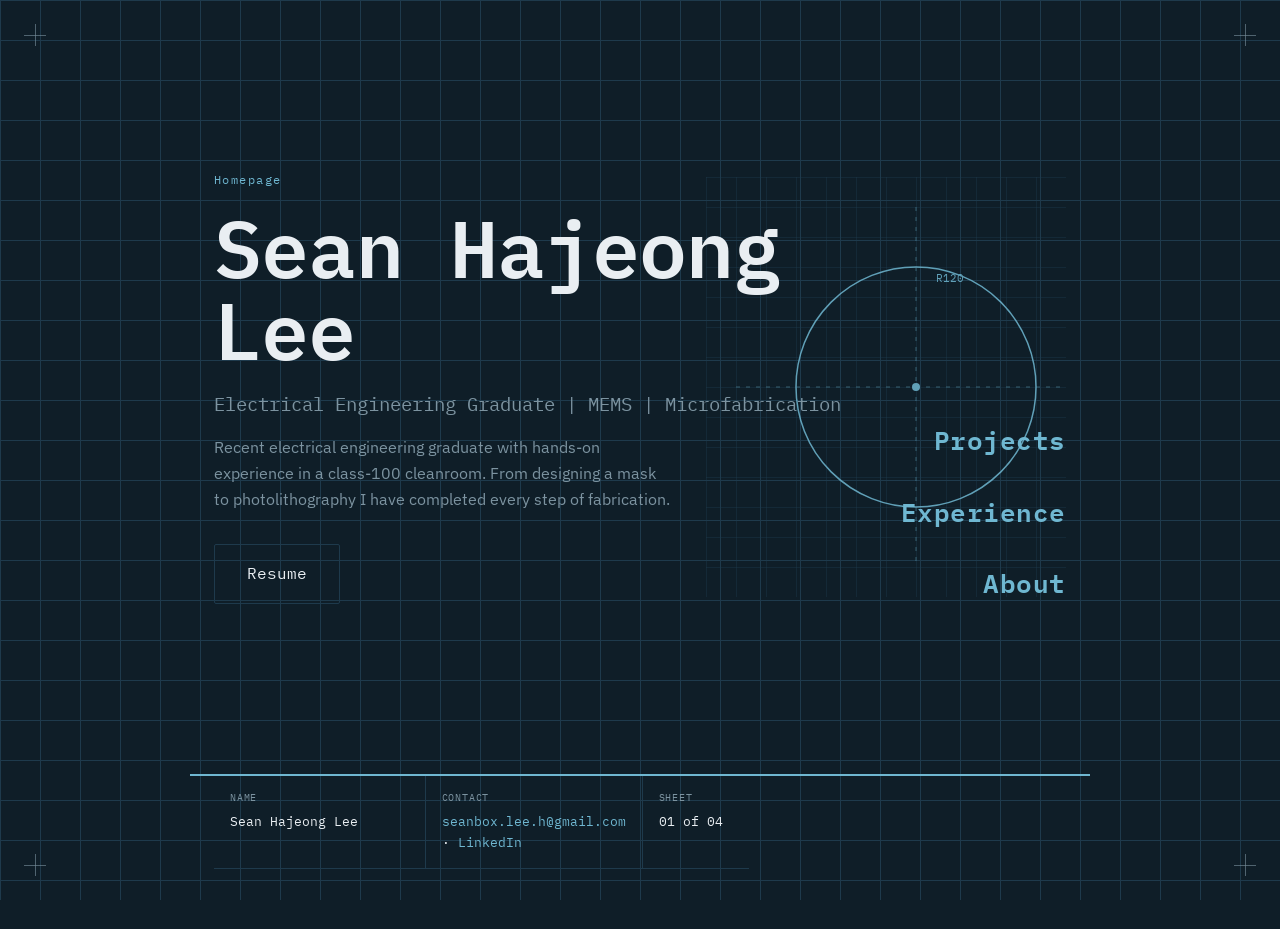
==== commit daed9503: "Update index.html" ====
--- a/index.html
+++ b/index.html
@@ -22,7 +22,7 @@
   <section class="hero" id="top">
     <div class="hero__row">
       <div class="hero__content">
-        <div class="hero__eyebrow">SHEET 01 — Homepage</div>
+        <div class="hero__eyebrow">Homepage</div>
         <h1 class="hero__name">Sean Hajeong Lee</h1>
         <p class="hero__role">Electrical Engineering Graduate | MEMS | Microfabrication</p>
         <p class="hero__pitch">
@@ -64,18 +64,12 @@
     <span class="titleblock__label">Name</span>
     <span class="titleblock__value">Sean Hajeong Lee</span>
   </div>
-  <div class="titleblock__cell">
-    <span class="titleblock__label">Scale</span>
-    <span class="titleblock__value">1:1</span>
-  </div>
-  <div class="titleblock__cell">
-    <span class="titleblock__label">Date</span>
-    <span class="titleblock__value" id="today">—</span>
-  </div>
+
   <div class="titleblock__cell titleblock__cell--wide">
     <span class="titleblock__label">Contact</span>
     <span class="titleblock__value">
       <a href="mailto:seanbox.lee.h@gmail.com">seanbox.lee.h@gmail.com</a> ·
+      <a href="https://www.linkedin.com/in/sean-lee-bb9679266/" target="_blank" rel="noopener">LinkedIn</a>
 
     </span>
   </div>
--- a/style.css
+++ b/style.css
@@ -307,41 +307,135 @@
   .stack { grid-template-columns: 1fr; }
 }
 
-/* ---------- hobbies (about page) ---------- */
+/* ---------- hobbies (about page) — collapsible entries ---------- */
 .hobbies {
-  display: grid;
-  grid-template-columns: repeat(3, 1fr);
-  gap: 28px;
-}
-.hobby h3 {
+  display: flex;
+  flex-direction: column;
+}
+.hobby {
+  border-bottom: 1px solid var(--line);
+}
+.hobby:first-child { border-top: 1px solid var(--line); }
+
+.hobby__summary {
+  list-style: none;
+  cursor: pointer;
+  display: flex;
+  justify-content: space-between;
+  align-items: center;
+  padding: 20px 4px;
+}
+.hobby__summary::-webkit-details-marker { display: none; }
+.hobby__summary::marker { content: ""; }
+
+.hobby__title {
+  font-family: var(--font-mono);
   font-size: 1rem;
-  color: var(--accent);
-  margin-bottom: 8px;
-}
-.hobby p { color: var(--text-mute); margin: 0; font-size: 14px; }
-@media (max-width: 700px) {
-  .hobbies { grid-template-columns: 1fr; }
-}
-
-/* ---------- projects ---------- */
+  color: var(--text);
+}
+
+.hobby__icon {
+  position: relative;
+  width: 16px;
+  height: 16px;
+  flex-shrink: 0;
+}
+.hobby__icon::before, .hobby__icon::after {
+  content: "";
+  position: absolute;
+  background: var(--accent);
+}
+.hobby__icon::before { width: 100%; height: 1px; top: 50%; left: 0; }
+.hobby__icon::after {
+  width: 1px; height: 100%; left: 50%; top: 0;
+  transition: transform 0.15s ease;
+}
+.hobby[open] .hobby__icon::after { transform: scaleY(0); }
+
+.hobby__content {
+  padding: 0 4px 26px;
+  color: var(--text-mute);
+}
+.hobby__content p { margin: 0 0 16px; max-width: 62ch; }
+
+.hobby__media {
+  display: flex;
+  flex-wrap: wrap;
+  gap: 16px;
+}
+.hobby__photo {
+  width: 340px;
+  height: 240px;
+  object-fit: cover;
+  border: 1px solid var(--line);
+  display: block;
+}
+.hobby__video {
+  width: 320px;
+  max-width: 100%;
+  border: 1px solid var(--line);
+  display: block;
+}
+@media (max-width: 500px) {
+  .hobby__photo, .hobby__video { width: 100%; }
+}
+
+/* ---------- projects — collapsible entries ---------- */
 .project {
-  display: grid;
-  grid-template-columns: 70px 1fr auto;
-  gap: 24px;
-  align-items: start;
-  padding: 28px 0;
   border-bottom: 1px solid var(--line);
 }
 .project:first-of-type { border-top: 1px solid var(--line); }
+
+.project__summary {
+  list-style: none;
+  cursor: pointer;
+  display: flex;
+  justify-content: space-between;
+  align-items: center;
+  gap: 16px;
+  padding: 22px 4px;
+}
+.project__summary::-webkit-details-marker { display: none; }
+.project__summary::marker { content: ""; }
+
+.project__summary-left {
+  display: flex;
+  align-items: baseline;
+  gap: 18px;
+}
 .project__index {
   font-family: var(--font-mono);
   color: var(--text-mute);
   font-size: 13px;
-  padding-top: 4px;
-}
-.project__body h3 { font-size: 1.1rem; margin-bottom: 8px; }
-.project__body p { color: var(--text-mute); margin: 0 0 12px; max-width: 60ch; }
-.project__tags { display: flex; gap: 8px; list-style: none; margin: 0; padding: 0; flex-wrap: wrap; }
+}
+.project__title {
+  font-family: var(--font-mono);
+  font-size: 1.1rem;
+  color: var(--text);
+}
+
+.project__icon {
+  position: relative;
+  width: 16px;
+  height: 16px;
+  flex-shrink: 0;
+}
+.project__icon::before, .project__icon::after {
+  content: "";
+  position: absolute;
+  background: var(--accent);
+}
+.project__icon::before { width: 100%; height: 1px; top: 50%; left: 0; }
+.project__icon::after {
+  width: 1px; height: 100%; left: 50%; top: 0;
+  transition: transform 0.15s ease;
+}
+.project[open] .project__icon::after { transform: scaleY(0); }
+
+.project__content { padding: 0 4px 28px; }
+.project__content p { color: var(--text-mute); margin: 0 0 14px; max-width: 60ch; }
+
+.project__tags { display: flex; gap: 8px; list-style: none; margin: 0 0 18px; padding: 0; flex-wrap: wrap; }
 .project__tags li {
   font-family: var(--font-mono);
   font-size: 11px;
@@ -350,17 +444,35 @@
   padding: 3px 8px;
   border-radius: 2px;
 }
+
 .project__links {
   display: flex;
-  flex-direction: column;
-  gap: 6px;
-  font-family: var(--font-mono);
-  font-size: 13px;
-  white-space: nowrap;
-}
-@media (max-width: 700px) {
-  .project { grid-template-columns: 1fr; }
-  .project__links { flex-direction: row; }
+  gap: 24px;
+  font-family: var(--font-mono);
+  font-size: 13px;
+  margin-bottom: 22px;
+}
+
+.project__media {
+  display: flex;
+  flex-wrap: wrap;
+  gap: 16px;
+}
+.project__photo {
+  width: 340px;
+  height: 220px;
+  object-fit: cover;
+  border: 1px solid var(--line);
+  display: block;
+}
+.project__video {
+  width: 400px;
+  max-width: 100%;
+  border: 1px solid var(--line);
+  display: block;
+}
+@media (max-width: 500px) {
+  .project__photo, .project__video { width: 100%; }
 }
 
 /* ---------- revision history table ---------- */
@@ -374,6 +486,9 @@
   text-align: left;
   padding: 12px 10px;
   border-bottom: 1px solid var(--line);
+}
+@media (max-width: 700px) {
+  .courses { grid-template-columns: repeat(2, minmax(0, 1fr)); }
 }
 .revtable th {
   color: var(--text-mute);
@@ -397,9 +512,9 @@
   list-style: none;
   margin: 0;
   padding: 0;
-  display: flex;
-  flex-wrap: wrap;
-  gap: 8px 24px;
+  display: grid;
+  grid-template-columns: repeat(3, minmax(0, 1fr));
+  gap: 10px 24px;
 }
 .courses li {
   position: relative;
